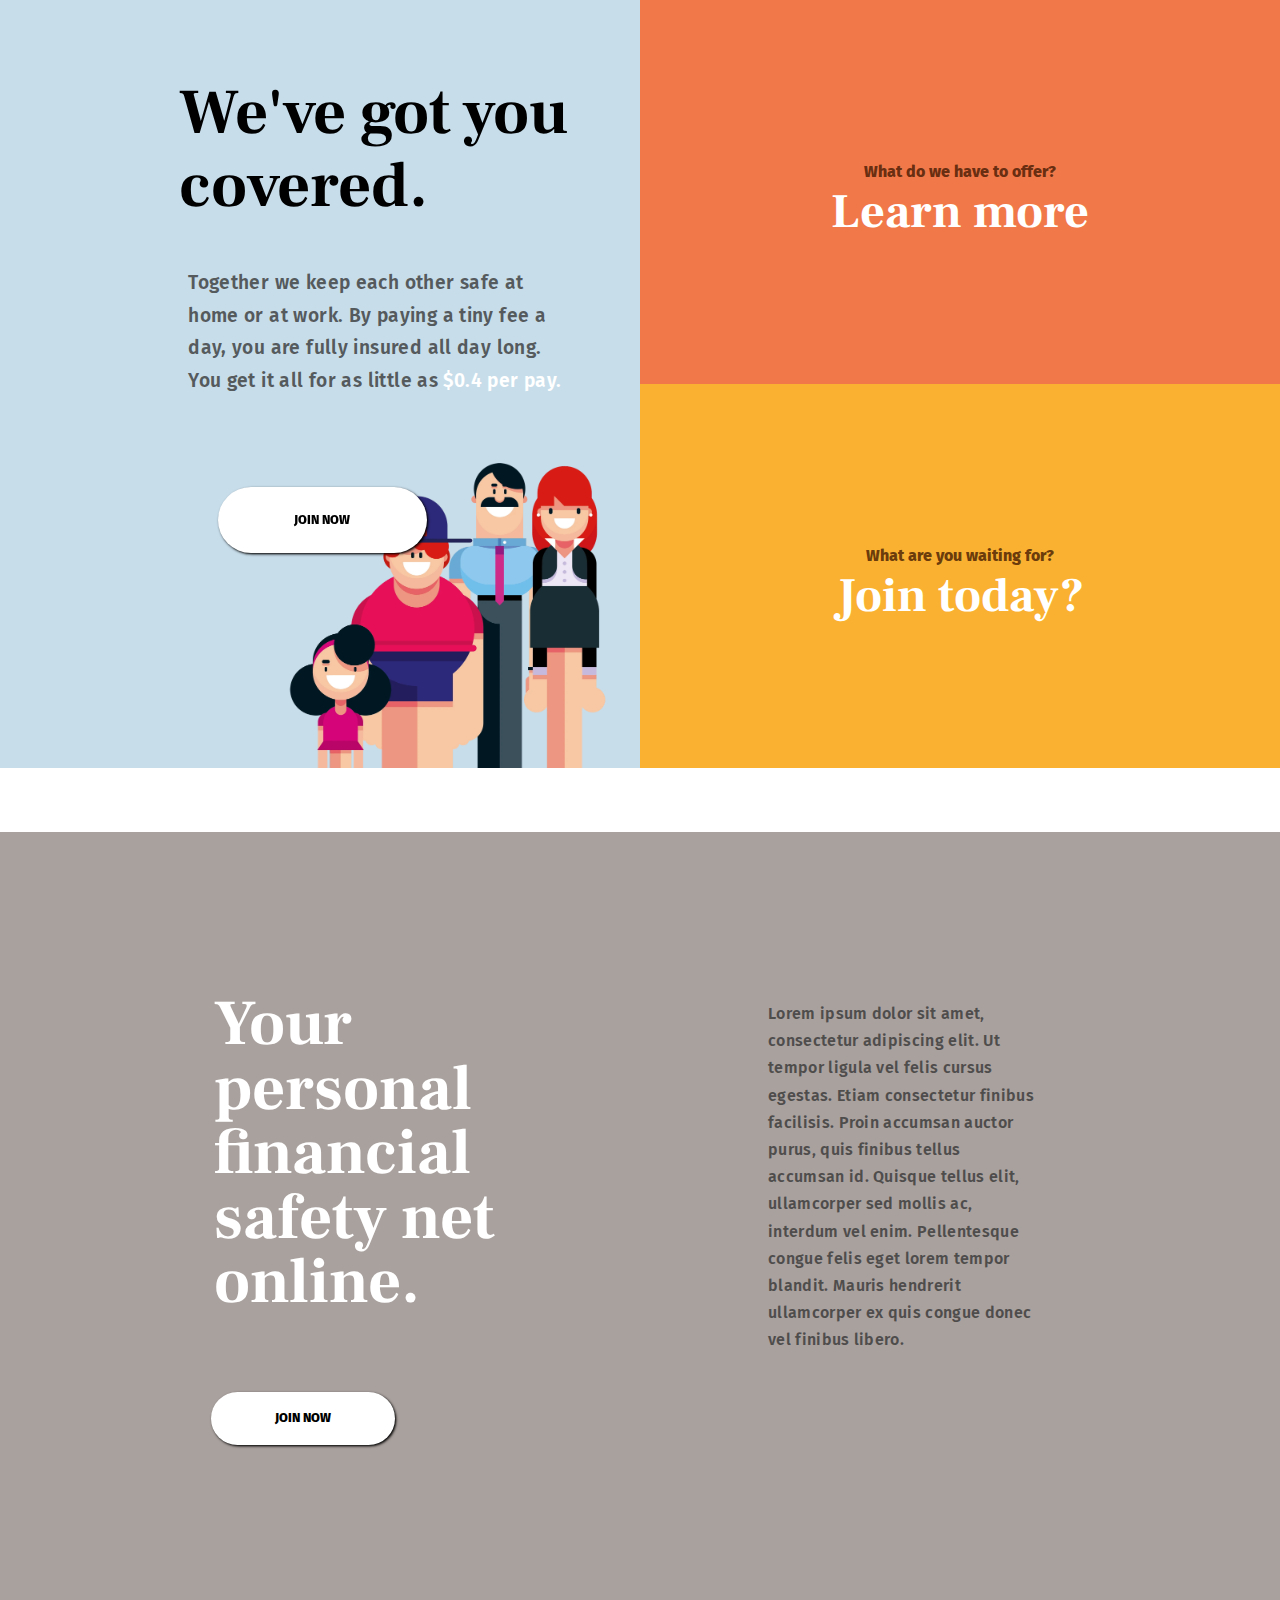
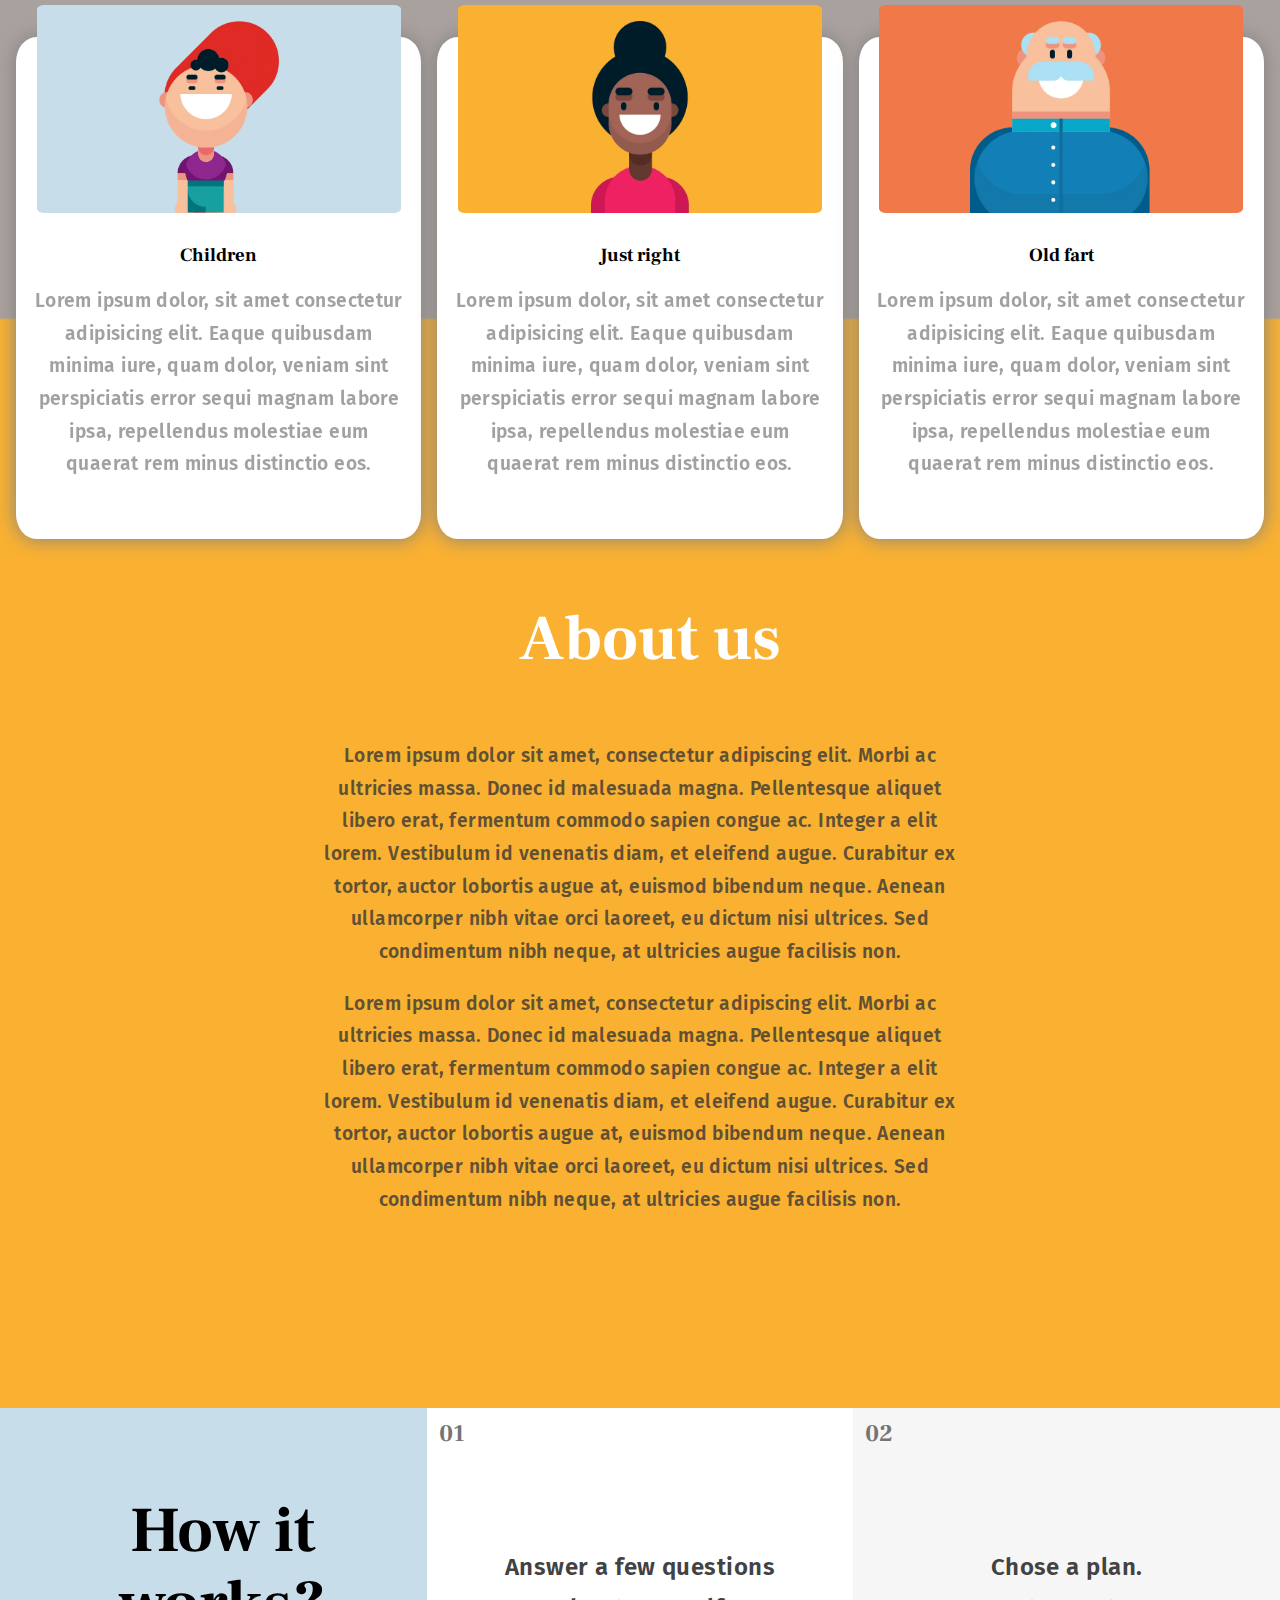
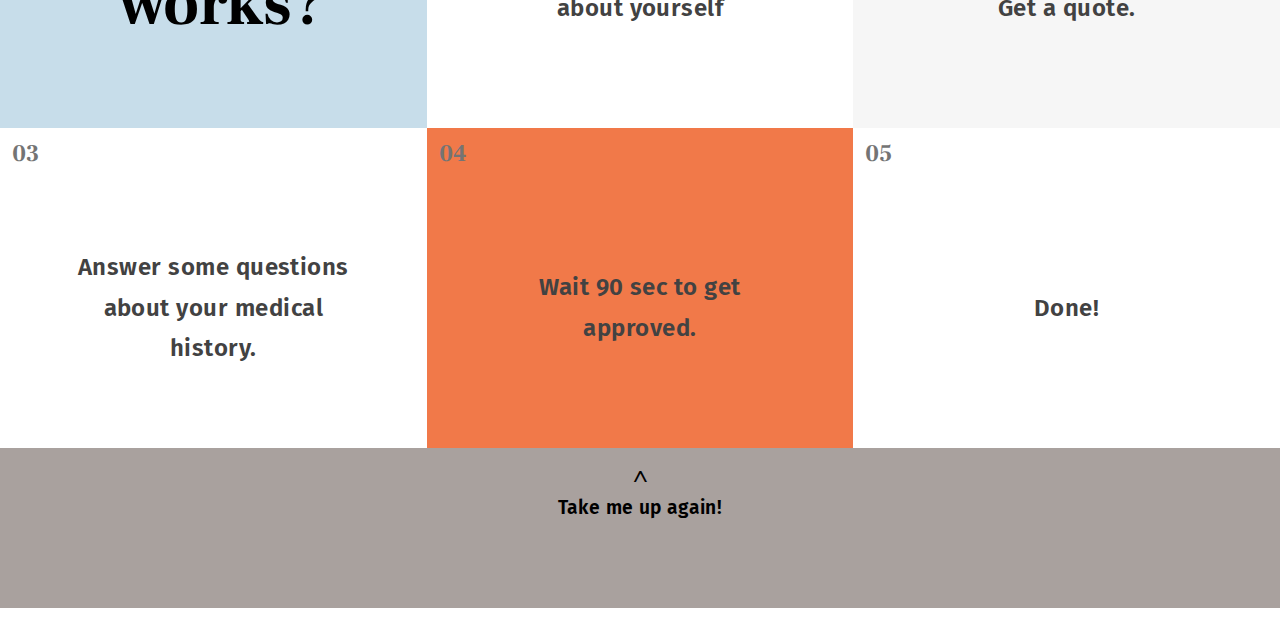
==== index.html @ dcd93744 "Moved files" ====
<!DOCTYPE html>
<html lang="en">
  <head>
    <meta charset="UTF-8" />
    <meta http-equiv="X-UA-Compatible" content="IE=edge" />
    <meta name="viewport" content="width=device-width, initial-scale=1.0" />
    <meta
      name="description"
      content="We are an insurance company focusing on low fees and full insurance." />
    <meta
      name="Keywords"
      content="Insurance, project, Insurance project, fully insured, funding, financial safety, San Francisco, California, USA, Children, Elderly people, business plan" />
    <title>Insurance project</title>
    <link rel="icon" type="image/x-icon" href="assets/images/favicon.ico" />

    <link rel="stylesheet" href="assets/stylesheet/normalize.min.css" />

    <link rel="preconnect" href="https://fonts.googleapis.com" />
    <link rel="preconnect" href="https://fonts.gstatic.com" crossorigin />
    <link
      href="https://fonts.googleapis.com/css2?family=Fira+Sans:wght@300;500;600;800&family=Frank+Ruhl+Libre:wght@500&display=swap"
      rel="stylesheet" />

    <link rel="stylesheet" href="assets/stylesheet/main.css" />
  </head>
  <body itemscope itemtype="https://schema.org/WebPage" itemprop="WebPage">
    <header class="page-header">
      <div
        class="header-wrapper"
        itemscope
        itemtype="https://schema.org/InsuranceAgency">
        <section class="header-container">
          <h1 class="headline">We've got you covered.</h1>
          <p class="subheadline">
            Together we keep each other safe at home or at work. By paying a
            tiny fee a day, you are fully insured all day long. You get it all
            for as little as <span>$0.4 per pay.</span>
          </p>

          <button class="join-btn" name="join now">
            <a href="Contact.html"> JOIN NOW
          </button>

          <img
            class="img-family"
            src="assets/images/family.webp"
            alt="family" />
        </section>
        <section class="header-container">
          <div class="header-subcontainer subcontainer-orange">
            <a class="subcontainer-link" href="#">
              <p class="subcontainer-paragraf">What do we have to offer?</p>
              <h2 class="subcontainer-headline">Learn more</h2>
            </a>
          </div>
          <div class="header-subcontainer subcontainer-yellow">
            <a class="subcontainer-link" href="Contact.html">
              <p class="subcontainer-paragraf">What are you waiting for?</p>
              <h2 class="subcontainer-headline">Join today?</h2>
            </a>
          </div>
        </section>
      </div>
      <nav class="page-nav">
        <ul
          class="nav-list"
          itemscope
          itemtype="https://schema.org/SiteNavigationElement">
          <li itemprop="itemListElement" class="list-item">
            <a href="#">Home</a>
          </li>
          <li itemprop="itemListElement" class="list-item">
            <a href="#">Our offer</a>
          </li>
          <li itemprop="itemListElement" class="list-item">
            <a href="#">Why us</a>
          </li>
          <li itemprop="itemListElement" class="list-item">
            <a href="Contact.html">Contact</a>
          </li>
        </ul>
      </nav>
    </header>
    <main class="page-wrapper">
      <section class="page-info">
        <header class="info-header">
          <div class="info-container">
            <h2 class="headline info-title">
              Your personal financial safety net online.
            </h2>
            <button class="info-join-btn">
              <a href="Contact.html">JOIN NOW</a>
            </button>
          </div>
          <p class="subheadline info-text">
            Lorem ipsum dolor sit amet, consectetur adipiscing elit. Ut tempor
            ligula vel felis cursus egestas. Etiam consectetur finibus
            facilisis. Proin accumsan auctor purus, quis finibus tellus accumsan
            id. Quisque tellus elit, ullamcorper sed mollis ac, interdum vel
            enim. Pellentesque congue felis eget lorem tempor blandit. Mauris
            hendrerit ullamcorper ex quis congue donec vel finibus libero.
          </p>
        </header>
        <div class="page-cards">
          <div class="card">
            <div class="card-img-container">
              <img
                class="card-img"
                src="assets/images/child.webp"
                alt="child" />
            </div>
            <h3 class="card-title">Children</h3>
            <p class="subheadline card-text" itemprop="review">
              Lorem ipsum dolor, sit amet consectetur adipisicing elit. Eaque
              quibusdam minima iure, quam dolor, veniam sint perspiciatis error
              sequi magnam labore ipsa, repellendus molestiae eum quaerat rem
              minus distinctio eos.
            </p>
          </div>
          <div class="card">
            <div class="card-img-container">
              <img
                class="card-img"
                src="assets/images/adult.webp"
                alt="woman" />
            </div>
            <h3 class="card-title">Just right</h3>
            <p class="subheadline card-text" itemprop="review">
              Lorem ipsum dolor, sit amet consectetur adipisicing elit. Eaque
              quibusdam minima iure, quam dolor, veniam sint perspiciatis error
              sequi magnam labore ipsa, repellendus molestiae eum quaerat rem
              minus distinctio eos.
            </p>
          </div>
          <div class="card">
            <div class="card-img-container">
              <img
                class="card-img"
                src="assets/images/old.webp"
                alt="old man" />
            </div>
            <h3 class="card-title">Old fart</h3>
            <p class="subheadline card-text" itemprop="review">
              Lorem ipsum dolor, sit amet consectetur adipisicing elit. Eaque
              quibusdam minima iure, quam dolor, veniam sint perspiciatis error
              sequi magnam labore ipsa, repellendus molestiae eum quaerat rem
              minus distinctio eos.
            </p>
          </div>
        </div>
        <article
          class="page-about-us"
          itemscope
          itemtype="https://schema.org/AboutPage"
          itemprop="AboutPage">
          <h2 class="about-title headline">About us</h2>
          <p class="subheadline">
            Lorem ipsum dolor sit amet, consectetur adipiscing elit. Morbi ac
            ultricies massa. Donec id malesuada magna. Pellentesque aliquet
            libero erat, fermentum commodo sapien congue ac. Integer a elit
            lorem. Vestibulum id venenatis diam, et eleifend augue. Curabitur ex
            tortor, auctor lobortis augue at, euismod bibendum neque. Aenean
            ullamcorper nibh vitae orci laoreet, eu dictum nisi ultrices. Sed
            condimentum nibh neque, at ultricies augue facilisis non.
          </p>
          <p class="subheadline">
            Lorem ipsum dolor sit amet, consectetur adipiscing elit. Morbi ac
            ultricies massa. Donec id malesuada magna. Pellentesque aliquet
            libero erat, fermentum commodo sapien congue ac. Integer a elit
            lorem. Vestibulum id venenatis diam, et eleifend augue. Curabitur ex
            tortor, auctor lobortis augue at, euismod bibendum neque. Aenean
            ullamcorper nibh vitae orci laoreet, eu dictum nisi ultrices. Sed
            condimentum nibh neque, at ultricies augue facilisis non.
          </p>
        </article>
      </section>

      <section class="page-boxes">
        <div class="box">
          <h1 class="headline box-title">How it works?</h1>
        </div>

        <div class="box">
          <h2 class="box-title">01</h2>
          <p class="subheadline box-text">
            Answer a few questions about yourself
          </p>
        </div>

        <div class="box">
          <h2 class="box-title">02</h2>
          <p class="subheadline box-text">Chose a plan.</p>
          <p class="subheadline box-text">Get a quote.</p>
        </div>

        <div class="box">
          <h2 class="box-title">03</h2>
          <p class="subheadline box-text">
            Answer some questions about your medical history.
          </p>
        </div>

        <div class="box">
          <h2 class="box-title">04</h2>
          <p class="subheadline box-text">Wait 90 sec to get approved.</p>
        </div>

        <div class="box">
          <h2 class="box-title">05</h2>
          <p class="subheadline box-text">Done!</p>
        </div>
      </section>
      <footer class="page-footer">
        <button class="take-me-up" onclick="scrolling()">
          <p>^</p>
          <p class="subheadline">Take me up again!</p>
        </button>
        <script src="assets/scripts/scrollTop.js"></script>
      </footer>
    </main>
  </body>
</html>
---- assets/stylesheet/main.css ----
.page-wrapper {
  width: 100%;
}

.page-info {
  display: flex;
  flex-wrap: wrap;
  text-align: left;
}
.page-info .info-header .info-title {
  margin: 0.8em auto 0.8em 0.05em;
  line-height: 1.7ch;
}
.page-info .info-header .info-text {
  margin: 0.5em 0.7em;
}
.page-info .info-header .info-join-btn {
  display: none;
}
.page-info .info-header .info-join-btn a {
  text-decoration: none;
  color: black;
}
.page-info .info-header .info-title {
  color: #fff;
}

.page-about-us,
.page-cards,
.info-header {
  flex: 0 0 100%;
}

.page-about-us {
  background-color: #FAB131;
  -webkit-animation-name: fade-in-top;
          animation-name: fade-in-top;
  -webkit-animation-duration: 3s;
          animation-duration: 3s;
}

.page-cards,
.info-header {
  background-color: #A9A19E;
}

.page-cards {
  width: 100%;
}

.card {
  display: flex;
  flex-wrap: wrap;
  margin: 5em auto;
  background-color: #fff;
  width: 75%;
  border-radius: 5%;
  box-shadow: 0 0 20px grey;
  text-align: center;
}
.card .card-img-container {
  width: 90%;
  height: 10em;
  margin: -2em auto 2em auto;
  border-radius: 2%;
  background-color: #FAB131;
  overflow: hidden;
}
.card .card-img-container .card-img {
  display: block;
  background-color: transparent;
  width: 40%;
  padding-top: 0.5em;
  margin: auto auto -2em auto;
}
.card .card-title {
  margin: 1em auto;
}
.card .card-text {
  margin: 0 2em 2em 2em;
  opacity: 0.6;
}

.card:nth-child(1) .card-img-container {
  background-color: #C7DDEA;
}

.card:nth-child(3) .card-img-container {
  background-color: #F17949;
}

.page-about-us {
  text-align: center;
}
.page-about-us .about-title {
  margin-top: 0.8em;
  color: #fff;
}
.page-about-us .subheadline {
  margin: 2em;
}
.page-about-us .subheadline:last-child {
  margin-bottom: 5em;
}

.page-boxes {
  display: flex;
  flex-wrap: wrap;
}
.page-boxes .box {
  display: flex;
  flex: 0 0 100%;
  flex-direction: column;
  align-items: center;
  height: 9em;
}
.page-boxes .box .box-text {
  text-align: center;
  margin: 1em auto 2em auto;
  width: 70%;
  color: rgb(66, 66, 66);
}
.page-boxes .box:first-child {
  background-color: #C7DDEA;
}
.page-boxes .box:first-child .box-title {
  text-align: center;
  margin: auto 0;
  width: 50%;
}
.page-boxes .box:not(:first-child) .box-title {
  align-self: flex-start;
  margin: 0.5em auto 0 0.5em;
  color: #747474;
}
.page-boxes .box:nth-child(3) {
  background-color: #f6f6f6;
}
.page-boxes .box:nth-child(3) .box-text:nth-child(2) {
  margin-bottom: 0;
}
.page-boxes .box:nth-child(3) .box-text:last-child {
  margin-top: 0;
}
.page-boxes .box:nth-child(5) {
  background-color: #F17949;
}

.page-footer {
  background-color: #A9A19E;
  height: 10em;
  margin-bottom: 2em;
}
.page-footer .take-me-up {
  display: none;
}

@media screen and (min-width: 768px) {
  .page-wrapper {
    width: 100%;
  }
  .page-wrapper .page-info {
    background-image: linear-gradient(to bottom, #A9A19E 0%, #A9A19E 49.9%, #FAB131 50%, #FAB131 100%);
    width: 100%;
    margin: 0 auto;
    display: flex;
    align-items: center;
  }
  .page-wrapper .page-info .info-header {
    background-color: transparent;
    display: flex;
    width: 100%;
    margin: 5em auto 0 auto;
    -webkit-animation-name: fade-in;
            animation-name: fade-in;
    -webkit-animation-duration: 3s;
            animation-duration: 3s;
  }
  .page-wrapper .page-info .info-header .info-container {
    margin: 5em auto 2em 15%;
    flex: 0 0 30%;
  }
  .page-wrapper .page-info .info-header .info-container .info-title {
    width: 100%;
    margin-top: 0;
  }
  .page-wrapper .page-info .info-header .info-container .info-join-btn {
    display: block;
    width: -webkit-fit-content;
    width: -moz-fit-content;
    width: fit-content;
    background-color: #fff;
    margin: 6em 0 0 1.5em;
    padding: 1.5em 5em;
    border-radius: 9999px;
    box-shadow: 0.1em 0.1em 0.2em;
    border: none;
    font-size: 0.8rem;
    font-family: "Fira Sans", sans-serif;
    font-weight: 800;
    transition: ease-out 0.5s;
  }
  .page-wrapper .page-info .info-header .info-container .info-join-btn:hover {
    background-color: #FAB131;
    scale: 1.2;
  }
  .page-wrapper .page-info .info-header .info-text {
    flex: 0 0 21%;
    font-size: 1rem;
    margin: 5.5em 18% 2em auto;
    height: 278px;
  }
  .page-wrapper .page-info .page-cards {
    background-color: transparent;
    display: flex;
    justify-content: center;
    align-items: center;
    margin-top: 10em;
  }
  .page-wrapper .page-info .page-cards .card {
    flex: 0 0 25%;
    width: 33%;
    height: -webkit-fit-content;
    height: -moz-fit-content;
    height: fit-content;
    align-self: center;
    margin: 0em 0.5em;
    -webkit-animation-name: fade-in;
            animation-name: fade-in;
    -webkit-animation-duration: 4s;
            animation-duration: 4s;
  }
  .page-wrapper .page-info .page-cards .card .card-img-container {
    height: 13em;
  }
  .page-wrapper .page-info .page-cards .card .card-img-container .card-img {
    padding: 1em 0 0 0;
    width: 33%;
  }
  .page-wrapper .page-info .page-cards .card .card-title {
    margin: 0 auto 1em auto;
  }
  .page-wrapper .page-info .page-cards .card .card-text {
    margin: 0 auto 3em auto;
  }
  .page-wrapper .page-info .page-cards .card:nth-child(3) .card-img-container .card-img {
    width: 50%;
  }
  .page-wrapper .page-info .page-about-us {
    display: block;
    width: 100%;
    background-color: transparent;
    margin: 0 auto;
  }
  .page-wrapper .page-info .page-about-us * {
    margin: 1em auto;
  }
  .page-wrapper .page-info .page-about-us .subheadline {
    width: 50%;
  }
  .page-wrapper .page-info .page-about-us .subheadline:last-child {
    margin-bottom: 10em;
  }
  .page-wrapper .page-boxes .box {
    flex: 1 0 33%;
    height: 20em;
  }
  .page-wrapper .page-boxes .box .box-text {
    font-size: 1.5rem;
    margin: auto 0;
  }
  .page-wrapper .page-footer .take-me-up {
    border: none;
    width: 100%;
    height: 100%;
    background-color: transparent;
    display: flex;
    justify-content: center;
    flex-wrap: wrap;
    align-items: center;
  }
  .page-wrapper .page-footer .take-me-up p:first-child {
    font-size: 2rem;
    flex: 0 0 100%;
    margin: 0 0 -1em 0;
  }
  .page-wrapper .page-footer .take-me-up p {
    color: black;
    line-height: 1ch;
    margin: 0 0 4em 0;
  }
  .page-wrapper .page-footer:hover {
    background-color: grey;
  }
}
.contact-page-content {
  background-color: #A9A19E;
  padding-bottom: 1em;
  width: 100%;
}
.contact-page-content .headline {
  color: #fff;
  padding-top: 0.5em;
  margin-bottom: 0.5em;
}
.contact-page-content .headline:first-child {
  -webkit-animation-name: fade-in;
          animation-name: fade-in;
  -webkit-animation-duration: 1.5s;
          animation-duration: 1.5s;
}
.contact-page-content .page-form {
  display: flex;
  margin: 0 auto;
  flex-wrap: wrap;
  width: 90%;
  padding-bottom: 6em;
  -webkit-animation-name: fade-in;
          animation-name: fade-in;
  -webkit-animation-duration: 2s;
          animation-duration: 2s;
}
.contact-page-content .page-form .form-label {
  color: #e6e6e6;
  margin: 0.5em auto 0.5em 0.5em;
  text-transform: uppercase;
  border-bottom: 1px solid #e6e6e6;
}
.contact-page-content .page-form .form-input {
  width: 100%;
  padding: 0.5em;
}
.contact-page-content .page-form .form-input:last-child {
  resize: none;
}
.contact-page-content .page-form .form-btn {
  padding: 1em 2em;
  border-radius: 20em;
  border: none;
  box-shadow: 0 0 10px grey;
  margin: 2em 0 2em auto;
  cursor: pointer;
  outline: none;
  transition: ease-out 0.5s;
}
.contact-page-content .page-form .form-btn:hover {
  background-color: #FAB131;
  color: black;
  scale: 1.2;
}
.contact-page-content .visit-card {
  position: relative;
  background-color: #FAB131;
  color: #fff;
  padding-bottom: 3em;
  margin: -6em auto 0 auto;
  width: 90%;
  z-index: 5;
  -webkit-animation-name: fade-in;
          animation-name: fade-in;
  -webkit-animation-duration: 2.5s;
          animation-duration: 2.5s;
}
.contact-page-content .visit-card .headline {
  width: 100%;
  font-size: 2.8rem;
}
.contact-page-content .visit-card .card-text {
  margin: 1em auto 1em 1em;
}
.contact-page-content .visit-card .card-text:nth-child(2) {
  margin-top: -1em;
}
.contact-page-content .map-image {
  position: relative;
  margin: -6em auto 0 auto;
  width: 100%;
  height: 25em;
  border: none;
  -webkit-animation-name: fade-in;
          animation-name: fade-in;
  -webkit-animation-duration: 2.5s;
          animation-duration: 2.5s;
}
.contact-page-content .map-btn {
  display: block;
  padding: 1em 2em;
  border-radius: 20em;
  border: none;
  box-shadow: 0 0 5px grey;
  margin: 2em auto 2em auto;
  cursor: pointer;
  outline: none;
  transition: ease-out 0.5s;
}
.contact-page-content .map-btn:hover {
  background-color: #FAB131;
  color: black;
  scale: 1.2;
}
.contact-page-content .form-btn:active {
  box-shadow: 0 0 0 2px;
}

@media screen and (min-width: 768px) {
  .contact-page-content {
    display: flex;
    flex-wrap: wrap;
    justify-content: space-around;
    padding-top: 8em;
  }
  .contact-page-content .headline {
    flex: 0 0 30%;
    margin: 0;
  }
  .contact-page-content .page-form {
    flex: 0 0 30%;
    margin: 0 10em 0 0;
  }
  .contact-page-content .page-form .form-input:nth-child(4) {
    height: 12em;
  }
  .contact-page-content div {
    width: 100%;
  }
  .contact-page-content div .visit-card {
    margin: 0 0 0 4em;
    width: -webkit-fit-content;
    width: -moz-fit-content;
    width: fit-content;
    padding: 1.5em 1.5em 5em 1.5em;
  }
  .contact-page-content div .visit-card .headline,
.contact-page-content div .visit-card .card-text {
    margin: 0;
    padding: 0;
    line-height: 3ch;
  }
  .contact-page-content div .map-image {
    margin: -18em 0 0 0;
    height: 30em;
  }
}
.page-header {
  background-color: #C7DDEA;
}

.header-wrapper {
  margin-top: -2em;
  padding-top: 5em;
}

.header-container:first-child {
  -webkit-animation-name: fade-in;
          animation-name: fade-in;
  -webkit-animation-duration: 1s;
          animation-duration: 1s;
}

.header-subcontainer:first-child .subcontainer-link {
  -webkit-animation-name: fade-in;
          animation-name: fade-in;
  -webkit-animation-duration: 2s;
          animation-duration: 2s;
}

.header-subcontainer:last-child .subcontainer-link {
  -webkit-animation-name: fade-in;
          animation-name: fade-in;
  -webkit-animation-duration: 3s;
          animation-duration: 3s;
}

@-webkit-keyframes fade-in {
  0% {
    opacity: 0;
  }
  50% {
    opacity: 0;
    transform: translateX(-75px);
  }
  100% {
    opacity: 1;
    transform: translateX(0px);
  }
}

@keyframes fade-in {
  0% {
    opacity: 0;
  }
  50% {
    opacity: 0;
    transform: translateX(-75px);
  }
  100% {
    opacity: 1;
    transform: translateX(0px);
  }
}
@-webkit-keyframes fade-in-top {
  0% {
    opacity: 0;
  }
  50% {
    opacity: 0;
    transform: translateY(-75px);
  }
  100% {
    opacity: 1;
    transform: translateX(0px);
  }
}
@keyframes fade-in-top {
  0% {
    opacity: 0;
  }
  50% {
    opacity: 0;
    transform: translateY(-75px);
  }
  100% {
    opacity: 1;
    transform: translateX(0px);
  }
}
.join-btn {
  margin: 4em 0em 0em 0.67em;
  background-color: #fff;
  padding: 1em 3em;
  border-radius: 9999px;
  box-shadow: 0.1em 0.1em 0.2em;
  border: none;
  transition: ease-out 0.5s;
  outline: none;
}

.join-btn a {
  text-decoration: none;
  color: black;
}

.join-btn:hover {
  background-color: #FAB131;
  scale: 1.1;
}

.img-family {
  margin-top: 3em;
  margin-bottom: -0.3em;
  width: 100%;
}

.header-subcontainer {
  display: flex;
  text-align: center;
  align-items: center;
  justify-content: center;
  height: 20em;
  flex-direction: column;
  line-height: 2.5em;
}

.subcontainer-link {
  text-decoration: none;
}

.subcontainer-orange {
  background-color: #F17949;
}

.subcontainer-yellow {
  background-color: #FAB131;
}

.nav-list .list-item:nth-child(1) a,
.nav-list .list-item:nth-child(2) a,
.nav-list .list-item:nth-child(3) a,
.nav-list .list-item:nth-child(4) a {
  opacity: 0;
  -webkit-animation-name: pop-up;
          animation-name: pop-up;
  -webkit-animation-direction: normal;
          animation-direction: normal;
  -webkit-animation-fill-mode: forwards;
          animation-fill-mode: forwards;
  -webkit-animation-duration: 1s;
          animation-duration: 1s;
}
.nav-list .list-item:nth-child(2) a {
  -webkit-animation-delay: 0.25s;
          animation-delay: 0.25s;
}
.nav-list .list-item:nth-child(3) a {
  -webkit-animation-delay: 0.75s;
          animation-delay: 0.75s;
}
.nav-list .list-item:nth-child(4) a {
  -webkit-animation-delay: 1s;
          animation-delay: 1s;
}
@-webkit-keyframes pop-up {
  from {
    opacity: 0;
    transform: translateY(10px);
  }
  to {
    opacity: 1;
    transform: translateY(0);
  }
}
@keyframes pop-up {
  from {
    opacity: 0;
    transform: translateY(10px);
  }
  to {
    opacity: 1;
    transform: translateY(0);
  }
}

.page-nav {
  position: relative;
}
.page-nav .nav-list {
  position: fixed;
  bottom: 0;
  z-index: 10;
  display: grid;
  grid-template-columns: 1fr 1fr 1fr 1fr;
  text-align: center;
  width: 100%;
  list-style: none;
}
.page-nav .nav-list .list-item {
  font-family: "Fira Sans", sans-serif;
  font-weight: 600;
  color: rgb(107, 107, 107);
  display: flex;
  background-color: #fff;
  height: 4em;
  vertical-align: middle;
}
.page-nav .nav-list .list-item a {
  text-decoration: none;
  margin: auto;
  color: rgb(107, 107, 107);
}
.page-nav .nav-list .list-item:hover {
  background-color: rgb(231, 231, 231);
  transition: ease-out 0.3s;
}
.page-nav .nav-list .list-item:active {
  background-color: lightgrey;
  color: black;
}

.contact-page-header {
  background-color: #C7DDEA;
}

.page-header-main {
  position: relative;
  padding-top: 2em;
  display: flex;
  height: 20em;
  -webkit-animation-name: fade-in;
          animation-name: fade-in;
  -webkit-animation-duration: 1s;
          animation-duration: 1s;
}
.page-header-main .contact-headline {
  font-size: 3rem;
  width: 4em;
  margin-top: 1.5em;
  margin-left: 0em;
}
.page-header-main .header-img {
  right: 0;
  position: absolute;
  margin-right: 0.3em;
}

.contact-page-nav .nav-list {
  display: grid;
  grid-template-columns: 1fr 1fr;
  text-align: center;
  list-style: none;
}
.contact-page-nav .nav-list .list-item {
  display: flex;
  justify-content: center;
  align-items: center;
  font-family: "Fira Sans", sans-serif;
  font-weight: 600;
  color: rgb(107, 107, 107);
  background-color: #fff;
  height: 4em;
  vertical-align: middle;
}
.contact-page-nav .nav-list .list-item a {
  text-decoration: none;
  color: rgb(107, 107, 107);
}
.contact-page-nav .nav-list .list-item:active {
  background-color: lightgrey;
  color: black;
}

@media screen and (min-width: 768px) {
  .page-header .header-wrapper {
    display: flex;
    padding: 0;
  }
  .page-header .header-wrapper .header-container {
    position: relative;
    flex: 0 0 50%;
    padding-top: 2em;
    overflow: hidden;
  }
  .page-header .header-wrapper .header-container .img-family {
    position: absolute;
    width: 50%;
    right: 2em;
    bottom: 0.2em;
  }
  .page-header .page-nav {
    position: -webkit-sticky;
    position: sticky;
    display: flex;
    top: 10px;
    width: 100%;
    background-color: #fff;
  }
  .page-header .page-nav .nav-list {
    position: static;
    display: flex;
    justify-content: center;
  }
  .page-header .page-nav .nav-list .list-item {
    width: 15%;
  }
  .headline {
    margin-top: 1.2em;
    margin-left: 2.5em;
    width: 10em;
  }
  .subheadline {
    width: 19.5em;
    margin-left: 9em;
    word-wrap: break-word;
  }
  .join-btn {
    position: relative;
    margin: 7em 1em 0em 17em;
    background-color: #fff;
    padding: 2em 6em;
    border-radius: 9999px;
    box-shadow: 0.1em 0.1em 0.2em;
    border: none;
    z-index: 5;
  }
  .header-subcontainer {
    height: 24em;
  }
  .contact-page-header {
    padding: 5em 0 0 0;
  }
  .page-header-main {
    display: flex;
    width: 100%;
    justify-content: center;
    align-items: center;
    text-align: center;
    padding-top: 0em;
    margin-left: 8em;
  }
  .page-header-main .contact-headline {
    margin-top: 0;
    flex: 0 1 35%;
  }
  .page-header-main .header-img {
    position: static;
    flex: 0 0 10%;
    margin-left: 5em;
  }
  .contact-page-nav {
    width: 100%;
    background-color: #fff;
    display: flex;
    flex-wrap: wrap;
    justify-content: center;
  }
  .contact-page-nav .nav-list {
    width: 80%;
    display: flex;
    flex-wrap: wrap;
    justify-content: center;
  }
  .contact-page-nav .nav-list .list-item {
    font-weight: 600;
    flex: 0 0 20%;
  }
  .contact-page-nav .nav-list .list-item:hover {
    background-color: rgb(231, 231, 231);
    transition: ease-out 0.3s;
  }
}
.headline {
  font-size: 3rem;
  padding: 0 0em 0 0.3em;
}

.subheadline {
  padding: 0 0.8em 0 0.8em;
  font-size: 0.85rem;
  letter-spacing: 0.02em;
  line-height: 1.7em;
  font-family: "Fira Sans", sans-serif;
  color: rgba(54, 54, 54, 0.781);
}

.subheadline span {
  color: #fff;
}

.join-btn {
  font-size: 0.8rem;
  font-family: "Fira Sans", sans-serif;
  font-weight: 800;
}

.subcontainer-paragraf {
  font-family: "Fira Sans", sans-serif;
  font-weight: 800;
  font-size: 0.8rem;
  color: rgba(61, 22, 0, 0.767);
}

.subcontainer-headline {
  font-size: 3rem;
  color: #fff;
}

.contact-headline {
  font-size: 3.5rem;
  margin-top: 1.5em;
  font-weight: 800;
  width: 4em;
  padding: 0 0em 0 0.3em;
}

@media screen and (min-width: 768px) {
  .headline {
    font-size: 4rem;
    padding: 0 0em 0 0.3em;
  }
  .subheadline {
    padding: 0 0.8em 0 0.8em;
    font-size: 1.2em;
    letter-spacing: 0.02em;
    line-height: 1.7em;
    font-family: "Fira Sans", sans-serif;
    font-weight: 600;
    color: rgba(54, 54, 54, 0.781);
  }
  .subcontainer-paragraf {
    font-size: 1rem;
  }
}
* {
  margin: 0;
  padding: 0;
}

html {
  scroll-behavior: smooth;
}

body {
  display: block;
  width: 100vw;
  max-width: 1600px;
  margin: 0 auto;
  font-family: "Fira Sans", sans-serif;
  font-family: "Frank Ruhl Libre", serif;
}/*# sourceMappingURL=main.css.map */
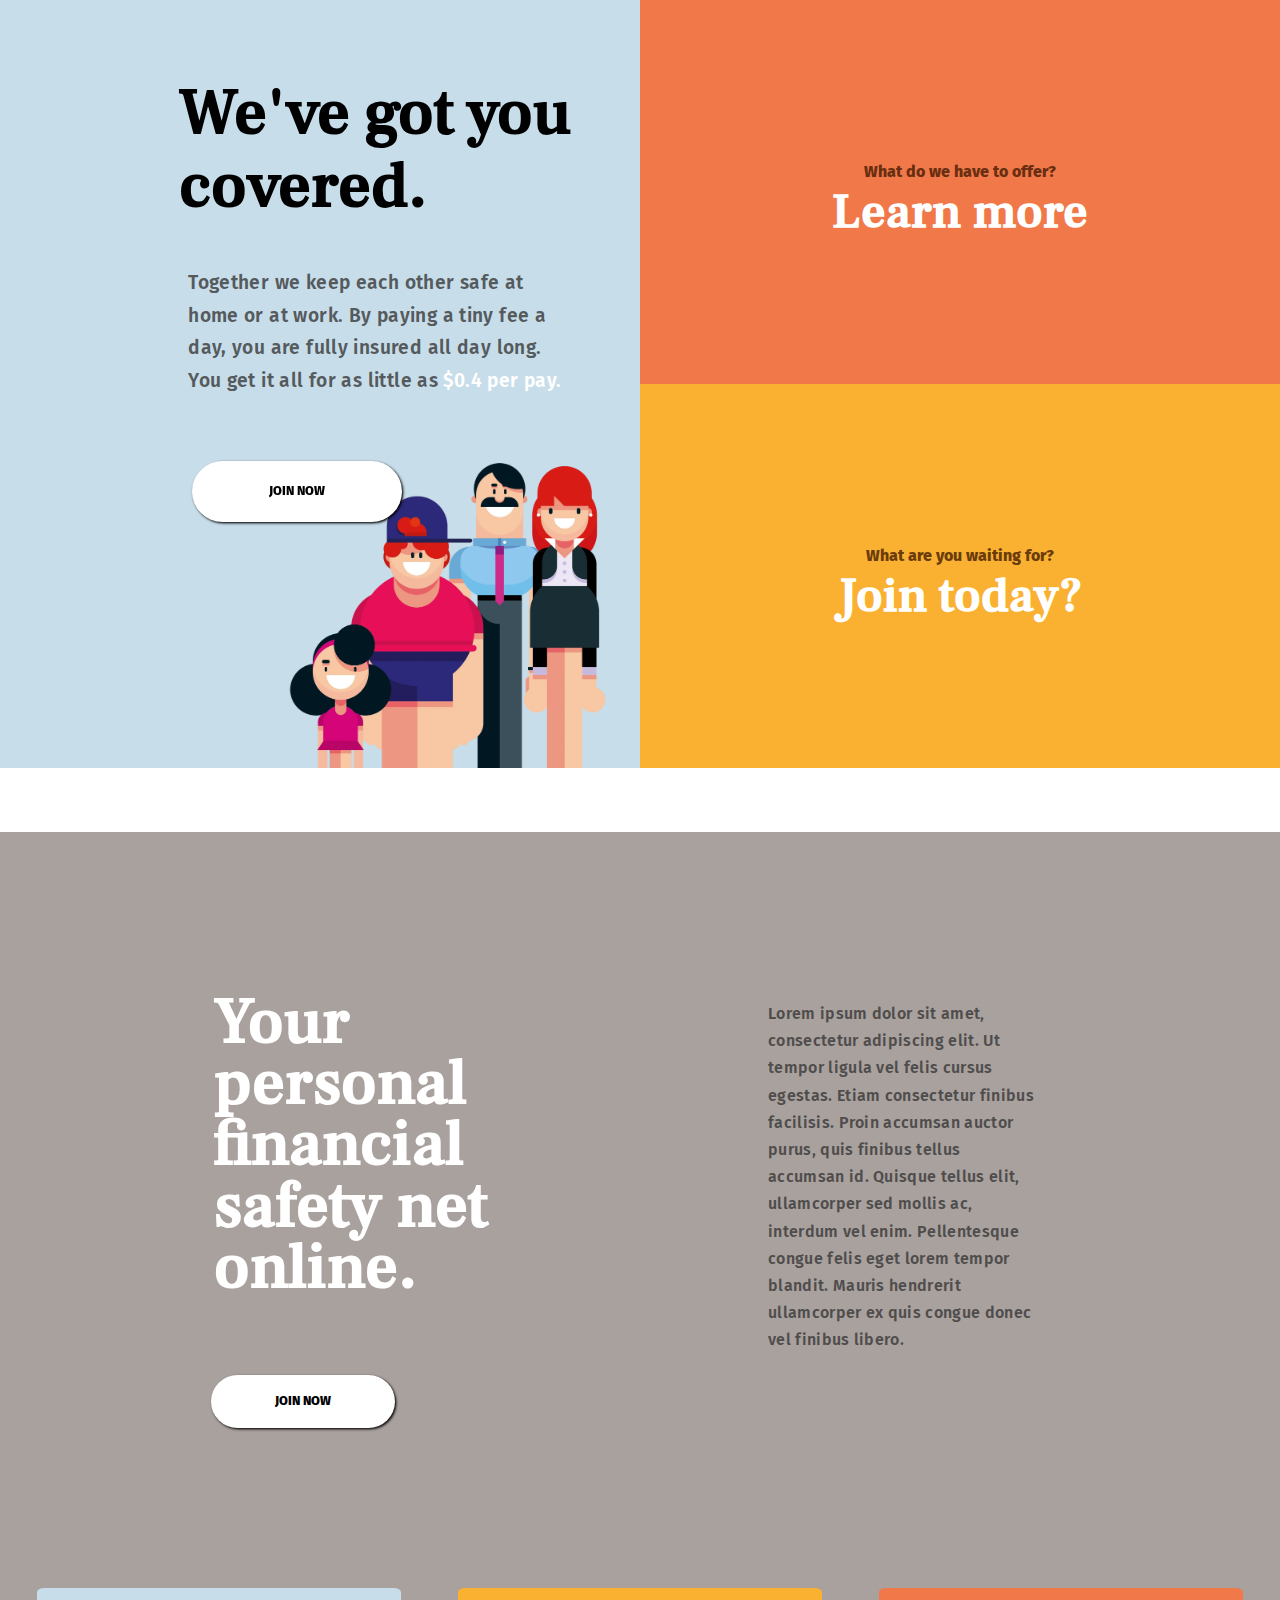
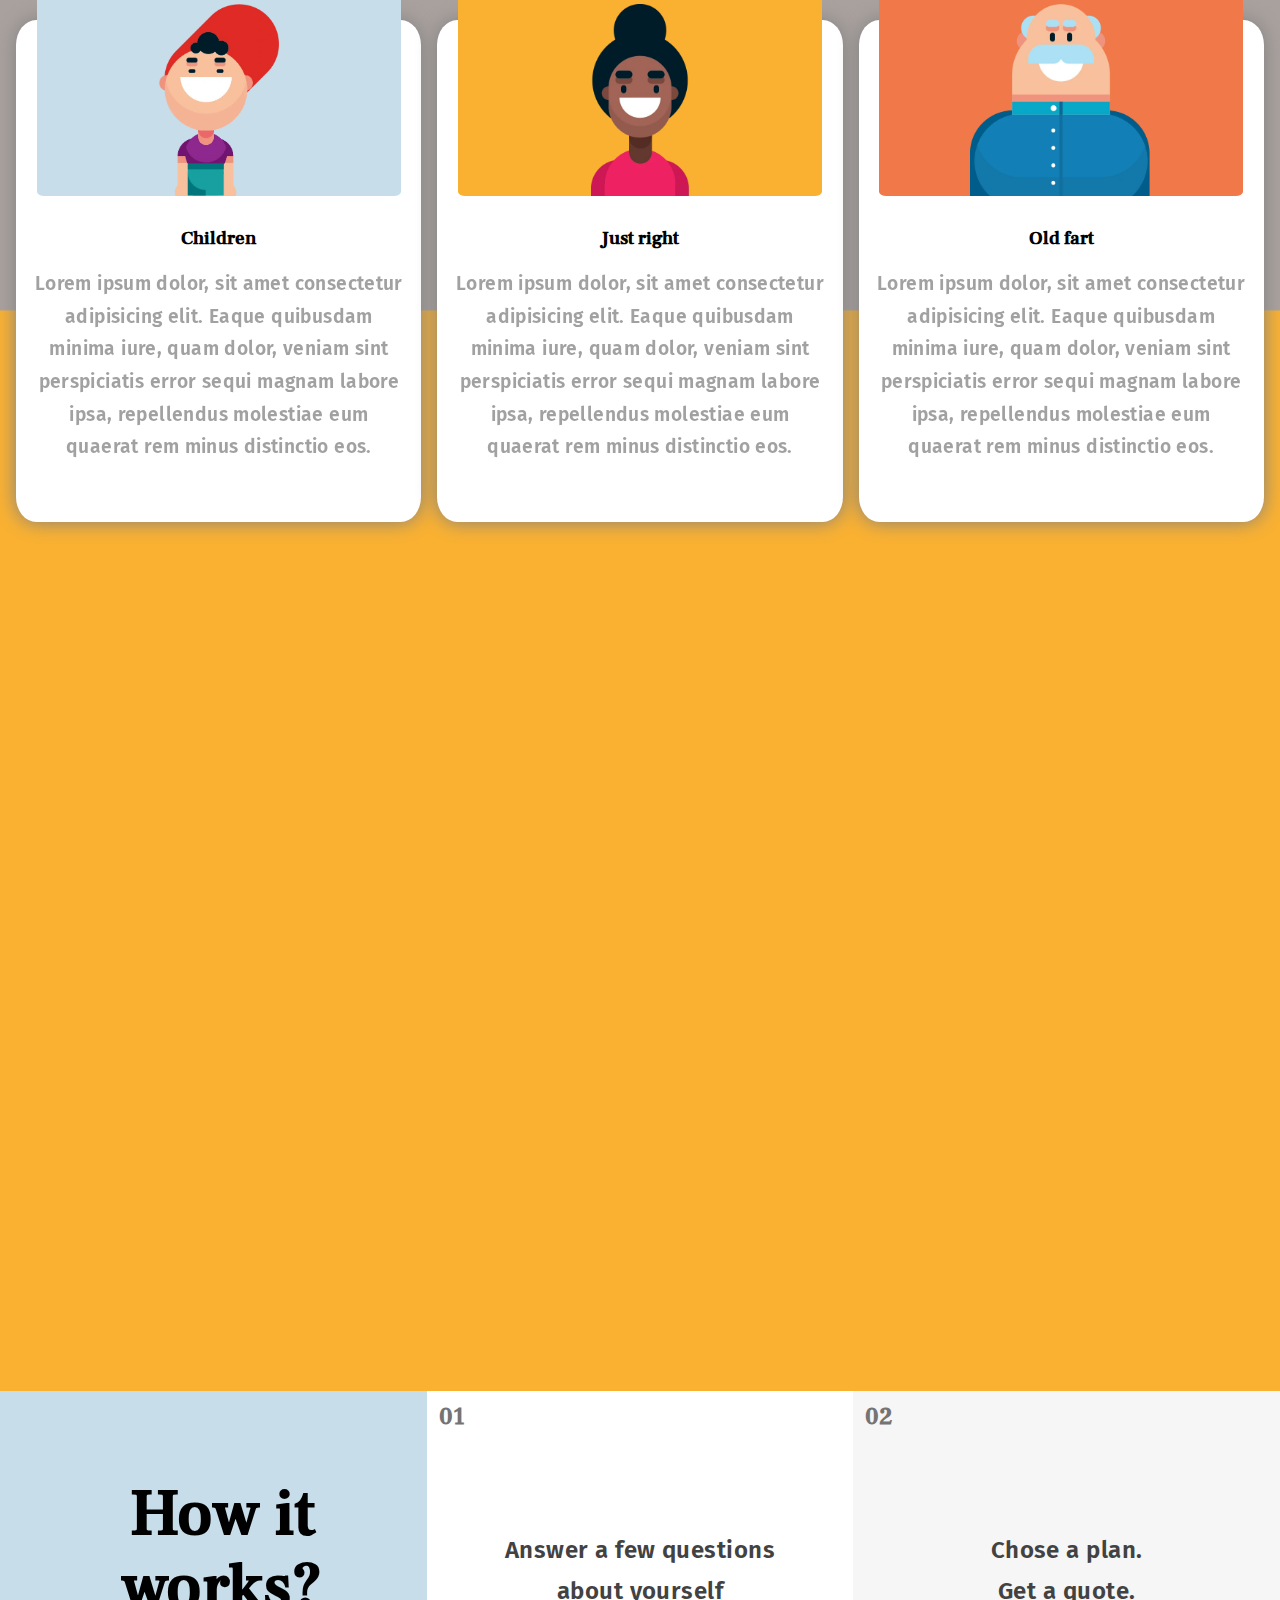
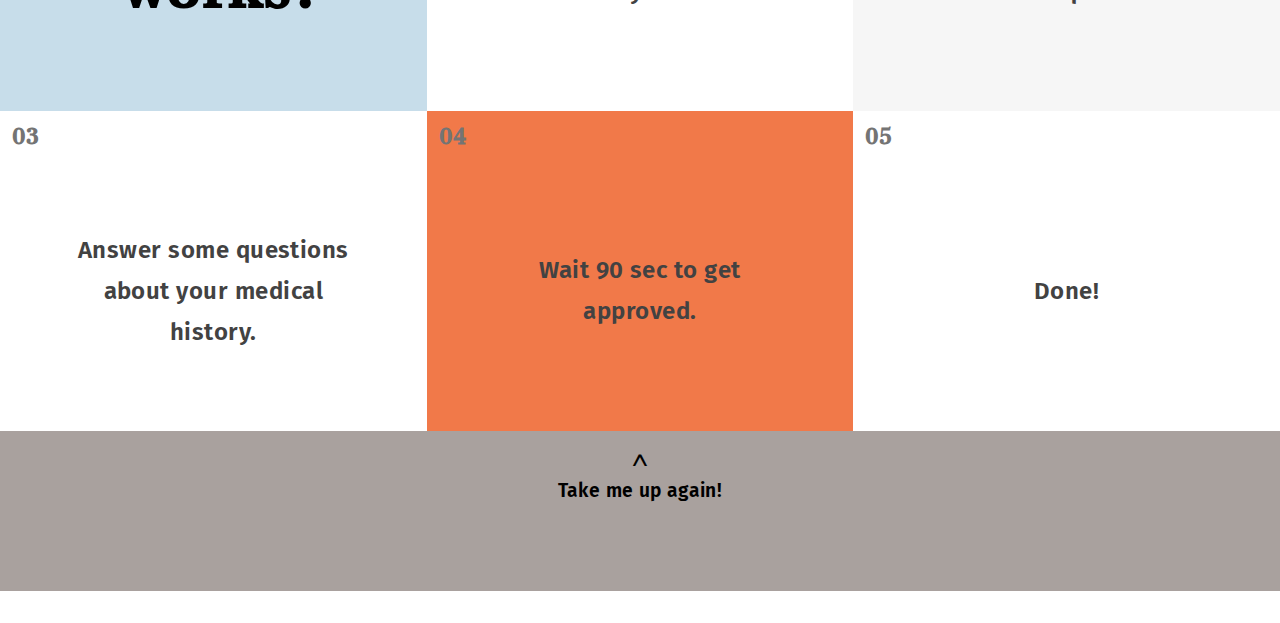
==== commit 5dda8059: "Add files via upload" ====
--- a/index.html
+++ b/index.html
@@ -15,11 +15,7 @@
 
     <link rel="stylesheet" href="assets/stylesheet/normalize.min.css" />
 
-    <link rel="preconnect" href="https://fonts.googleapis.com" />
-    <link rel="preconnect" href="https://fonts.gstatic.com" crossorigin />
-    <link
-      href="https://fonts.googleapis.com/css2?family=Fira+Sans:wght@300;500;600;800&family=Frank+Ruhl+Libre:wght@500&display=swap"
-      rel="stylesheet" />
+    <link rel="stylesheet" href="./assets/stylesheet/googlefonts.css" />
 
     <link rel="stylesheet" href="assets/stylesheet/main.css" />
   </head>
@@ -38,7 +34,7 @@
           </p>
 
           <button class="join-btn" name="join now">
-            <a href="Contact.html"> JOIN NOW
+            <a href="Contact.html"> JOIN NOW</a>
           </button>
 
           <img
@@ -177,7 +173,7 @@
 
       <section class="page-boxes">
         <div class="box">
-          <h1 class="headline box-title">How it works?</h1>
+          <h2 class="headline box-title">How it works?</h2>
         </div>
 
         <div class="box">
--- a/assets/stylesheet/googlefonts.css
+++ b/assets/stylesheet/googlefonts.css
@@ -0,0 +1,31 @@
+@font-face {
+  font-family: "Fira Sans";
+  font-style: normal;
+  font-weight: 600;
+  font-display: swap;
+  src: url("./../fonts/va9B4kDNxMZdWfMOD5VnSKzeRhf6.woff2") format("woff2");
+  unicode-range: U+0000-00FF, U+0131, U+0152-0153, U+02BB-02BC, U+02C6, U+02DA,
+    U+02DC, U+2000-206F, U+2074, U+20AC, U+2122, U+2191, U+2193, U+2212, U+2215,
+    U+FEFF, U+FFFD;
+}
+@font-face {
+  font-family: "Fira Sans";
+  font-style: normal;
+  font-weight: 800;
+  font-display: swap;
+  src: url("./../fonts/va9B4kDNxMZdWfMOD5VnMK7eRhf6.woff2") format("woff2");
+  unicode-range: U+0000-00FF, U+0131, U+0152-0153, U+02BB-02BC, U+02C6, U+02DA,
+    U+02DC, U+2000-206F, U+2074, U+20AC, U+2122, U+2191, U+2193, U+2212, U+2215,
+    U+FEFF, U+FFFD;
+}
+@font-face {
+  font-family: "Frank Ruhl Libre";
+  font-style: normal;
+  font-weight: 500;
+  font-display: swap;
+  src: url("./../fonts/j8_36_fAw7jrcalD7oKYNX0QfAnPU0PG9JfGhA.woff2")
+    format("woff2");
+  unicode-range: U+0000-00FF, U+0131, U+0152-0153, U+02BB-02BC, U+02C6, U+02DA,
+    U+02DC, U+2000-206F, U+2074, U+20AC, U+2122, U+2191, U+2193, U+2212, U+2215,
+    U+FEFF, U+FFFD;
+}
--- a/assets/stylesheet/main.css
+++ b/assets/stylesheet/main.css
@@ -33,10 +33,15 @@
 
 .page-about-us {
   background-color: #FAB131;
+  opacity: 0;
   -webkit-animation-name: fade-in-top;
           animation-name: fade-in-top;
-  -webkit-animation-duration: 3s;
-          animation-duration: 3s;
+  -webkit-animation-fill-mode: forwards;
+          animation-fill-mode: forwards;
+  -webkit-animation-delay: 0.75s;
+          animation-delay: 0.75s;
+  -webkit-animation-duration: 1.5s;
+          animation-duration: 1.5s;
 }
 
 .page-cards,
@@ -300,25 +305,38 @@
 }
 .contact-page-content .headline {
   color: #fff;
+  opacity: 0;
   padding-top: 0.5em;
   margin-bottom: 0.5em;
+  height: -webkit-fit-content;
+  height: -moz-fit-content;
+  height: fit-content;
 }
 .contact-page-content .headline:first-child {
   -webkit-animation-name: fade-in;
           animation-name: fade-in;
-  -webkit-animation-duration: 1.5s;
-          animation-duration: 1.5s;
+  -webkit-animation-delay: 0.5s;
+          animation-delay: 0.5s;
+  -webkit-animation-duration: 0.25s;
+          animation-duration: 0.25s;
+  -webkit-animation-fill-mode: forwards;
+          animation-fill-mode: forwards;
 }
 .contact-page-content .page-form {
   display: flex;
   margin: 0 auto;
   flex-wrap: wrap;
   width: 90%;
+  opacity: 0;
   padding-bottom: 6em;
   -webkit-animation-name: fade-in;
           animation-name: fade-in;
-  -webkit-animation-duration: 2s;
-          animation-duration: 2s;
+  -webkit-animation-duration: 0.25s;
+          animation-duration: 0.25s;
+  -webkit-animation-delay: 0.5s;
+          animation-delay: 0.5s;
+  -webkit-animation-fill-mode: forwards;
+          animation-fill-mode: forwards;
 }
 .contact-page-content .page-form .form-label {
   color: #e6e6e6;
@@ -343,11 +361,6 @@
   outline: none;
   transition: ease-out 0.5s;
 }
-.contact-page-content .page-form .form-btn:hover {
-  background-color: #FAB131;
-  color: black;
-  scale: 1.2;
-}
 .contact-page-content .visit-card {
   position: relative;
   background-color: #FAB131;
@@ -356,10 +369,15 @@
   margin: -6em auto 0 auto;
   width: 90%;
   z-index: 5;
+  opacity: 0;
   -webkit-animation-name: fade-in;
           animation-name: fade-in;
-  -webkit-animation-duration: 2.5s;
-          animation-duration: 2.5s;
+  -webkit-animation-delay: 0.5s;
+          animation-delay: 0.5s;
+  -webkit-animation-duration: 0.25s;
+          animation-duration: 0.25s;
+  -webkit-animation-fill-mode: forwards;
+          animation-fill-mode: forwards;
 }
 .contact-page-content .visit-card .headline {
   width: 100%;
@@ -377,10 +395,15 @@
   width: 100%;
   height: 25em;
   border: none;
+  opacity: 0;
   -webkit-animation-name: fade-in;
           animation-name: fade-in;
-  -webkit-animation-duration: 2.5s;
-          animation-duration: 2.5s;
+  -webkit-animation-delay: 0.5s;
+          animation-delay: 0.5s;
+  -webkit-animation-duration: 0.25s;
+          animation-duration: 0.25s;
+  -webkit-animation-fill-mode: forwards;
+          animation-fill-mode: forwards;
 }
 .contact-page-content .map-btn {
   display: block;
@@ -393,11 +416,6 @@
   outline: none;
   transition: ease-out 0.5s;
 }
-.contact-page-content .map-btn:hover {
-  background-color: #FAB131;
-  color: black;
-  scale: 1.2;
-}
 .contact-page-content .form-btn:active {
   box-shadow: 0 0 0 2px;
 }
@@ -419,6 +437,11 @@
   }
   .contact-page-content .page-form .form-input:nth-child(4) {
     height: 12em;
+  }
+  .contact-page-content .page-form .form-btn:hover {
+    background-color: #FAB131;
+    color: black;
+    scale: 1.2;
   }
   .contact-page-content div {
     width: 100%;
@@ -440,6 +463,11 @@
     margin: -18em 0 0 0;
     height: 30em;
   }
+  .contact-page-content .map-btn:hover {
+    background-color: #FAB131;
+    color: black;
+    scale: 1.2;
+  }
 }
 .page-header {
   background-color: #C7DDEA;
@@ -474,9 +502,6 @@
 @-webkit-keyframes fade-in {
   0% {
     opacity: 0;
-  }
-  50% {
-    opacity: 0;
     transform: translateX(-75px);
   }
   100% {
@@ -488,9 +513,6 @@
 @keyframes fade-in {
   0% {
     opacity: 0;
-  }
-  50% {
-    opacity: 0;
     transform: translateX(-75px);
   }
   100% {
@@ -501,9 +523,6 @@
 @-webkit-keyframes fade-in-top {
   0% {
     opacity: 0;
-  }
-  50% {
-    opacity: 0;
     transform: translateY(-75px);
   }
   100% {
@@ -513,9 +532,6 @@
 }
 @keyframes fade-in-top {
   0% {
-    opacity: 0;
-  }
-  50% {
     opacity: 0;
     transform: translateY(-75px);
   }
@@ -538,11 +554,6 @@
 .join-btn a {
   text-decoration: none;
   color: black;
-}
-
-.join-btn:hover {
-  background-color: #FAB131;
-  scale: 1.1;
 }
 
 .img-family {
@@ -584,20 +595,20 @@
           animation-direction: normal;
   -webkit-animation-fill-mode: forwards;
           animation-fill-mode: forwards;
-  -webkit-animation-duration: 1s;
-          animation-duration: 1s;
+  -webkit-animation-duration: 0.75s;
+          animation-duration: 0.75s;
 }
 .nav-list .list-item:nth-child(2) a {
   -webkit-animation-delay: 0.25s;
           animation-delay: 0.25s;
 }
 .nav-list .list-item:nth-child(3) a {
+  -webkit-animation-delay: 0.5s;
+          animation-delay: 0.5s;
+}
+.nav-list .list-item:nth-child(4) a {
   -webkit-animation-delay: 0.75s;
           animation-delay: 0.75s;
-}
-.nav-list .list-item:nth-child(4) a {
-  -webkit-animation-delay: 1s;
-          animation-delay: 1s;
 }
 @-webkit-keyframes pop-up {
   from {
@@ -659,24 +670,23 @@
 .contact-page-header {
   background-color: #C7DDEA;
 }
-
-.page-header-main {
+.contact-page-header .page-header-main {
   position: relative;
   padding-top: 2em;
   display: flex;
   height: 20em;
   -webkit-animation-name: fade-in;
           animation-name: fade-in;
-  -webkit-animation-duration: 1s;
-          animation-duration: 1s;
-}
-.page-header-main .contact-headline {
+  -webkit-animation-duration: 0.5s;
+          animation-duration: 0.5s;
+}
+.contact-page-header .page-header-main .contact-headline {
   font-size: 3rem;
   width: 4em;
   margin-top: 1.5em;
   margin-left: 0em;
 }
-.page-header-main .header-img {
+.contact-page-header .page-header-main .header-img {
   right: 0;
   position: absolute;
   margin-right: 0.3em;
@@ -753,13 +763,17 @@
   }
   .join-btn {
     position: relative;
-    margin: 7em 1em 0em 17em;
+    margin: 5em 1em 0em 15em;
     background-color: #fff;
-    padding: 2em 6em;
+    padding: 1.8em 6em;
     border-radius: 9999px;
     box-shadow: 0.1em 0.1em 0.2em;
     border: none;
     z-index: 5;
+  }
+  .join-btn:hover {
+    background-color: #FAB131;
+    scale: 1.1;
   }
   .header-subcontainer {
     height: 24em;
@@ -774,16 +788,17 @@
     align-items: center;
     text-align: center;
     padding-top: 0em;
-    margin-left: 8em;
   }
   .page-header-main .contact-headline {
     margin-top: 0;
+    padding-bottom: 2em;
     flex: 0 1 35%;
+    margin-right: -5em;
   }
   .page-header-main .header-img {
     position: static;
     flex: 0 0 10%;
-    margin-left: 5em;
+    margin-left: 15em;
   }
   .contact-page-nav {
     width: 100%;
@@ -805,6 +820,9 @@
   .contact-page-nav .nav-list .list-item:hover {
     background-color: rgb(231, 231, 231);
     transition: ease-out 0.3s;
+  }
+  .contact-page-header .page-header-main .header-img {
+    position: static;
   }
 }
 .headline {
@@ -817,7 +835,7 @@
   font-size: 0.85rem;
   letter-spacing: 0.02em;
   line-height: 1.7em;
-  font-family: "Fira Sans", sans-serif;
+  font-family: "Fira Sans", sans-serif, Arial, Helvetica;
   color: rgba(54, 54, 54, 0.781);
 }
 
@@ -827,12 +845,12 @@
 
 .join-btn {
   font-size: 0.8rem;
-  font-family: "Fira Sans", sans-serif;
+  font-family: "Fira Sans", sans-serif, Arial, Helvetica, sans-serif;
   font-weight: 800;
 }
 
 .subcontainer-paragraf {
-  font-family: "Fira Sans", sans-serif;
+  font-family: "Fira Sans", sans-serif, Arial, Helvetica, sans-serif;
   font-weight: 800;
   font-size: 0.8rem;
   color: rgba(61, 22, 0, 0.767);
@@ -844,11 +862,26 @@
 }
 
 .contact-headline {
-  font-size: 3.5rem;
   margin-top: 1.5em;
   font-weight: 800;
   width: 4em;
   padding: 0 0em 0 0.3em;
+}
+
+.form-label {
+  font-family: "Fira Sans", sans-serif, Arial, Helvetica;
+}
+
+.form-input {
+  font-family: "Fira Sans", sans-serif, Arial, Helvetica;
+}
+
+.form-btn {
+  font-family: "Fira Sans", sans-serif, Arial, Helvetica;
+}
+
+.map-btn {
+  font-family: "Fira Sans", sans-serif, Arial, Helvetica;
 }
 
 @media screen and (min-width: 768px) {
